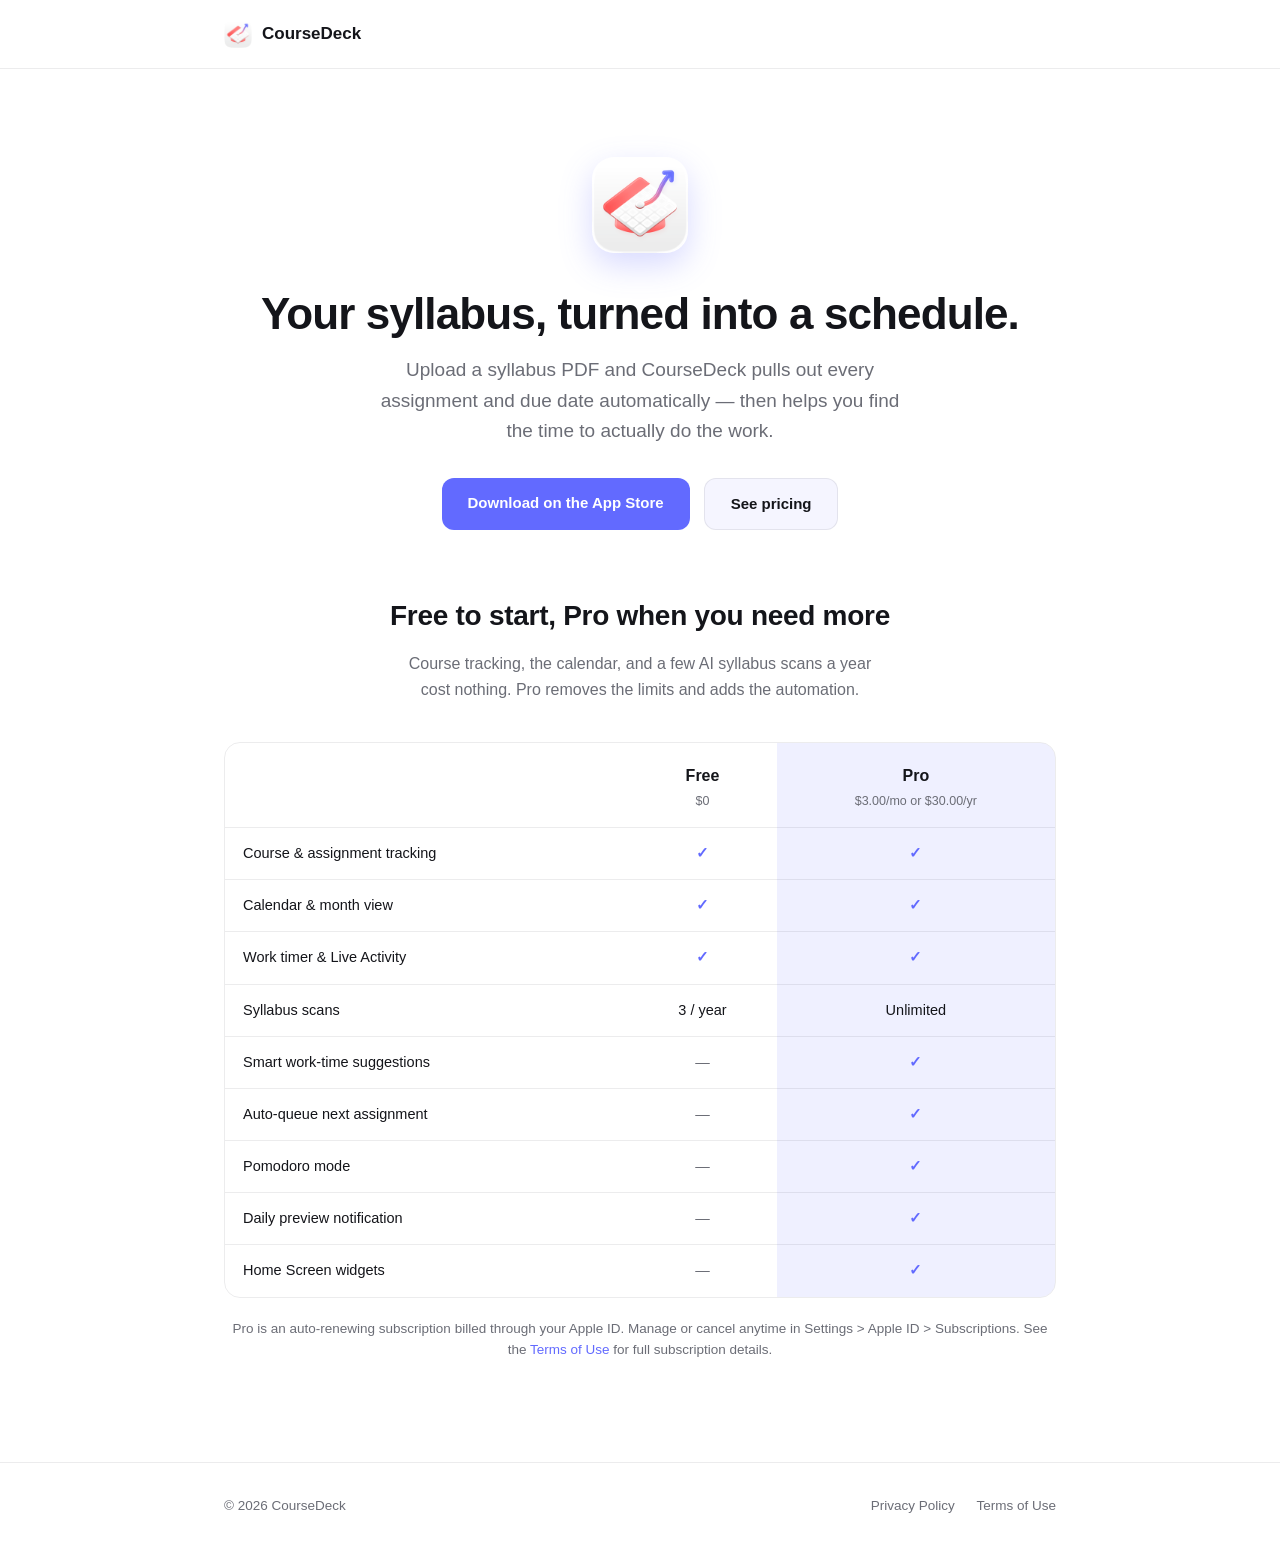
==== index.html @ 9a84d42b "Add CourseDeck landing page website Initial commit of the CourseDeck landing page with marketing her" ====
<!DOCTYPE html>
<html lang="en">
<head>
<meta charset="UTF-8">
<meta name="viewport" content="width=device-width, initial-scale=1">
<title>CourseDeck — Courses, assignments, and study time in one place</title>
<meta name="description" content="CourseDeck turns a syllabus into a full course schedule in seconds, then helps you plan the work time around it.">
<link rel="icon" href="assets/app-icon.png">
<link rel="stylesheet" href="styles.css">
</head>
<body>

<header class="site">
  <div class="wrap">
    <a class="brand" href="index.html">
      <img src="assets/app-icon.png" alt="">
      CourseDeck
    </a>
  </div>
</header>

<section class="hero">
  <div class="wrap">
    <img class="icon" src="assets/app-icon.png" alt="CourseDeck app icon">
    <h1>Your syllabus, turned into a schedule.</h1>
    <p class="tagline">Upload a syllabus PDF and CourseDeck pulls out every assignment and due date automatically — then helps you find the time to actually do the work.</p>
    <div class="cta-row">
      <a class="btn btn-primary" href="#">Download on the App Store</a>
      <a class="btn btn-secondary" href="#pricing">See pricing</a>
    </div>
  </div>
</section>

<section class="pricing" id="pricing">
  <div class="wrap">
    <h2 class="section-title">Free to start, Pro when you need more</h2>
    <p class="section-sub">Course tracking, the calendar, and a few AI syllabus scans a year cost nothing. Pro removes the limits and adds the automation.</p>

    <div class="compare-wrap">
      <table class="compare">
        <thead>
          <tr>
            <th class="feature-col"></th>
            <th>
              <div class="plan-name">Free</div>
              <div class="plan-price">$0</div>
            </th>
            <th class="plan-pro">
              <div class="plan-name">Pro</div>
              <div class="plan-price">$3.00/mo or $30.00/yr</div>
            </th>
          </tr>
        </thead>
        <tbody>
          <tr>
            <td class="feature-col">Course &amp; assignment tracking</td>
            <td><span class="check">✓</span></td>
            <td class="plan-pro-cell"><span class="check">✓</span></td>
          </tr>
          <tr>
            <td class="feature-col">Calendar &amp; month view</td>
            <td><span class="check">✓</span></td>
            <td class="plan-pro-cell"><span class="check">✓</span></td>
          </tr>
          <tr>
            <td class="feature-col">Work timer &amp; Live Activity</td>
            <td><span class="check">✓</span></td>
            <td class="plan-pro-cell"><span class="check">✓</span></td>
          </tr>
          <tr>
            <td class="feature-col">Syllabus scans</td>
            <td>3 / year</td>
            <td class="plan-pro-cell">Unlimited</td>
          </tr>
          <tr>
            <td class="feature-col">Smart work-time suggestions</td>
            <td><span class="dash">—</span></td>
            <td class="plan-pro-cell"><span class="check">✓</span></td>
          </tr>
          <tr>
            <td class="feature-col">Auto-queue next assignment</td>
            <td><span class="dash">—</span></td>
            <td class="plan-pro-cell"><span class="check">✓</span></td>
          </tr>
          <tr>
            <td class="feature-col">Pomodoro mode</td>
            <td><span class="dash">—</span></td>
            <td class="plan-pro-cell"><span class="check">✓</span></td>
          </tr>
          <tr>
            <td class="feature-col">Daily preview notification</td>
            <td><span class="dash">—</span></td>
            <td class="plan-pro-cell"><span class="check">✓</span></td>
          </tr>
          <tr>
            <td class="feature-col">Home Screen widgets</td>
            <td><span class="dash">—</span></td>
            <td class="plan-pro-cell"><span class="check">✓</span></td>
          </tr>
        </tbody>
      </table>
    </div>

    <p class="note">Pro is an auto-renewing subscription billed through your Apple ID. Manage or cancel anytime in Settings &gt; Apple ID &gt; Subscriptions. See the <a href="terms-of-use.html">Terms of Use</a> for full subscription details.</p>
  </div>
</section>

<footer class="site">
  <div class="wrap">
    <span>&copy; 2026 CourseDeck</span>
    <nav>
      <a href="privacy-policy.html">Privacy Policy</a>
      <a href="terms-of-use.html">Terms of Use</a>
    </nav>
  </div>
</footer>

</body>
</html>
---- styles.css ----
:root {
  --bg: #ffffff;
  --bg-soft: #f5f5ff;
  --text: #14151a;
  --text-dim: #6b6d76;
  --accent: #626aff;
  --accent-text: #ffffff;
  --accent-soft: rgba(98, 106, 255, 0.1);
  --border: rgba(20, 21, 26, 0.08);
  --max-width: 880px;
}

* {
  box-sizing: border-box;
}

body {
  margin: 0;
  font-family: -apple-system, BlinkMacSystemFont, "SF Pro Text", "Segoe UI", Helvetica, Arial, sans-serif;
  background: var(--bg);
  color: var(--text);
  line-height: 1.6;
}

a {
  color: var(--accent);
  text-decoration: none;
}

a:hover {
  text-decoration: underline;
}

.wrap {
  max-width: var(--max-width);
  margin: 0 auto;
  padding: 0 24px;
}

header.site {
  border-bottom: 1px solid var(--border);
  padding: 20px 0;
}

header.site .wrap {
  display: flex;
  align-items: center;
  justify-content: space-between;
}

.brand {
  display: flex;
  align-items: center;
  gap: 10px;
  font-weight: 600;
  font-size: 17px;
  color: var(--text);
}

.brand img {
  width: 28px;
  height: 28px;
  border-radius: 7px;
}

.hero {
  padding: 88px 0 64px;
  text-align: center;
}

.hero img.icon {
  width: 96px;
  height: 96px;
  border-radius: 22px;
  margin-bottom: 28px;
  box-shadow: 0 12px 32px rgba(98, 106, 255, 0.25);
}

.hero h1 {
  font-size: 44px;
  line-height: 1.15;
  margin: 0 0 16px;
  letter-spacing: -0.02em;
}

.hero p.tagline {
  font-size: 19px;
  color: var(--text-dim);
  max-width: 540px;
  margin: 0 auto 32px;
}

.cta-row {
  display: flex;
  gap: 14px;
  justify-content: center;
  flex-wrap: wrap;
}

.btn {
  display: inline-block;
  padding: 13px 26px;
  border-radius: 12px;
  font-weight: 600;
  font-size: 15px;
}

.btn-primary {
  background: var(--accent);
  color: var(--accent-text);
}

.btn-primary:hover {
  background: #4f57e0;
  text-decoration: none;
}

.btn-secondary {
  background: var(--bg-soft);
  border: 1px solid var(--border);
  color: var(--text);
}

.btn-secondary:hover {
  border-color: var(--accent);
  text-decoration: none;
}

.section-title {
  font-size: 28px;
  text-align: center;
  margin: 0 0 12px;
  letter-spacing: -0.01em;
}

.section-sub {
  text-align: center;
  color: var(--text-dim);
  font-size: 16px;
  max-width: 480px;
  margin: 0 auto 40px;
}

@media (max-width: 640px) {
  .hero h1 {
    font-size: 32px;
  }
}

section.pricing {
  padding: 0 0 88px;
}

.compare-wrap {
  overflow-x: auto;
  border: 1px solid var(--border);
  border-radius: 16px;
}

table.compare {
  width: 100%;
  border-collapse: collapse;
  min-width: 480px;
}

table.compare th,
table.compare td {
  padding: 14px 18px;
  text-align: center;
  font-size: 14.5px;
  border-bottom: 1px solid var(--border);
  white-space: nowrap;
}

table.compare th.feature-col,
table.compare td.feature-col {
  text-align: left;
  white-space: normal;
}

table.compare td.feature-col {
  color: var(--text);
}

table.compare tbody tr:last-child td {
  border-bottom: none;
}

table.compare thead th {
  padding-top: 20px;
  padding-bottom: 16px;
}

table.compare th.plan-pro,
table.compare td.plan-pro-cell {
  background: var(--accent-soft);
}

.plan-name {
  font-weight: 700;
  font-size: 16px;
}

.plan-price {
  font-size: 12.5px;
  font-weight: 400;
  color: var(--text-dim);
  margin-top: 2px;
}

table.compare .check {
  color: var(--accent);
  font-weight: 700;
}

table.compare .dash {
  color: var(--text-dim);
}

p.note {
  color: var(--text-dim);
  font-size: 13.5px;
  text-align: center;
  margin-top: 20px;
}

footer.site {
  border-top: 1px solid var(--border);
  padding: 32px 0 48px;
  color: var(--text-dim);
  font-size: 13.5px;
}

footer.site .wrap {
  display: flex;
  justify-content: space-between;
  flex-wrap: wrap;
  gap: 12px;
}

footer.site nav a {
  color: var(--text-dim);
  margin-left: 18px;
}

footer.site nav a:first-child {
  margin-left: 0;
}

.legal main {
  padding: 56px 0 80px;
}

.legal h1 {
  font-size: 32px;
  margin-bottom: 4px;
}

.legal .updated {
  color: var(--text-dim);
  font-size: 14px;
  margin-bottom: 40px;
}

.legal h2 {
  font-size: 19px;
  margin-top: 36px;
}

.legal ul {
  color: var(--text-dim);
}

.legal p {
  color: var(--text-dim);
}

.legal li {
  margin-bottom: 6px;
}
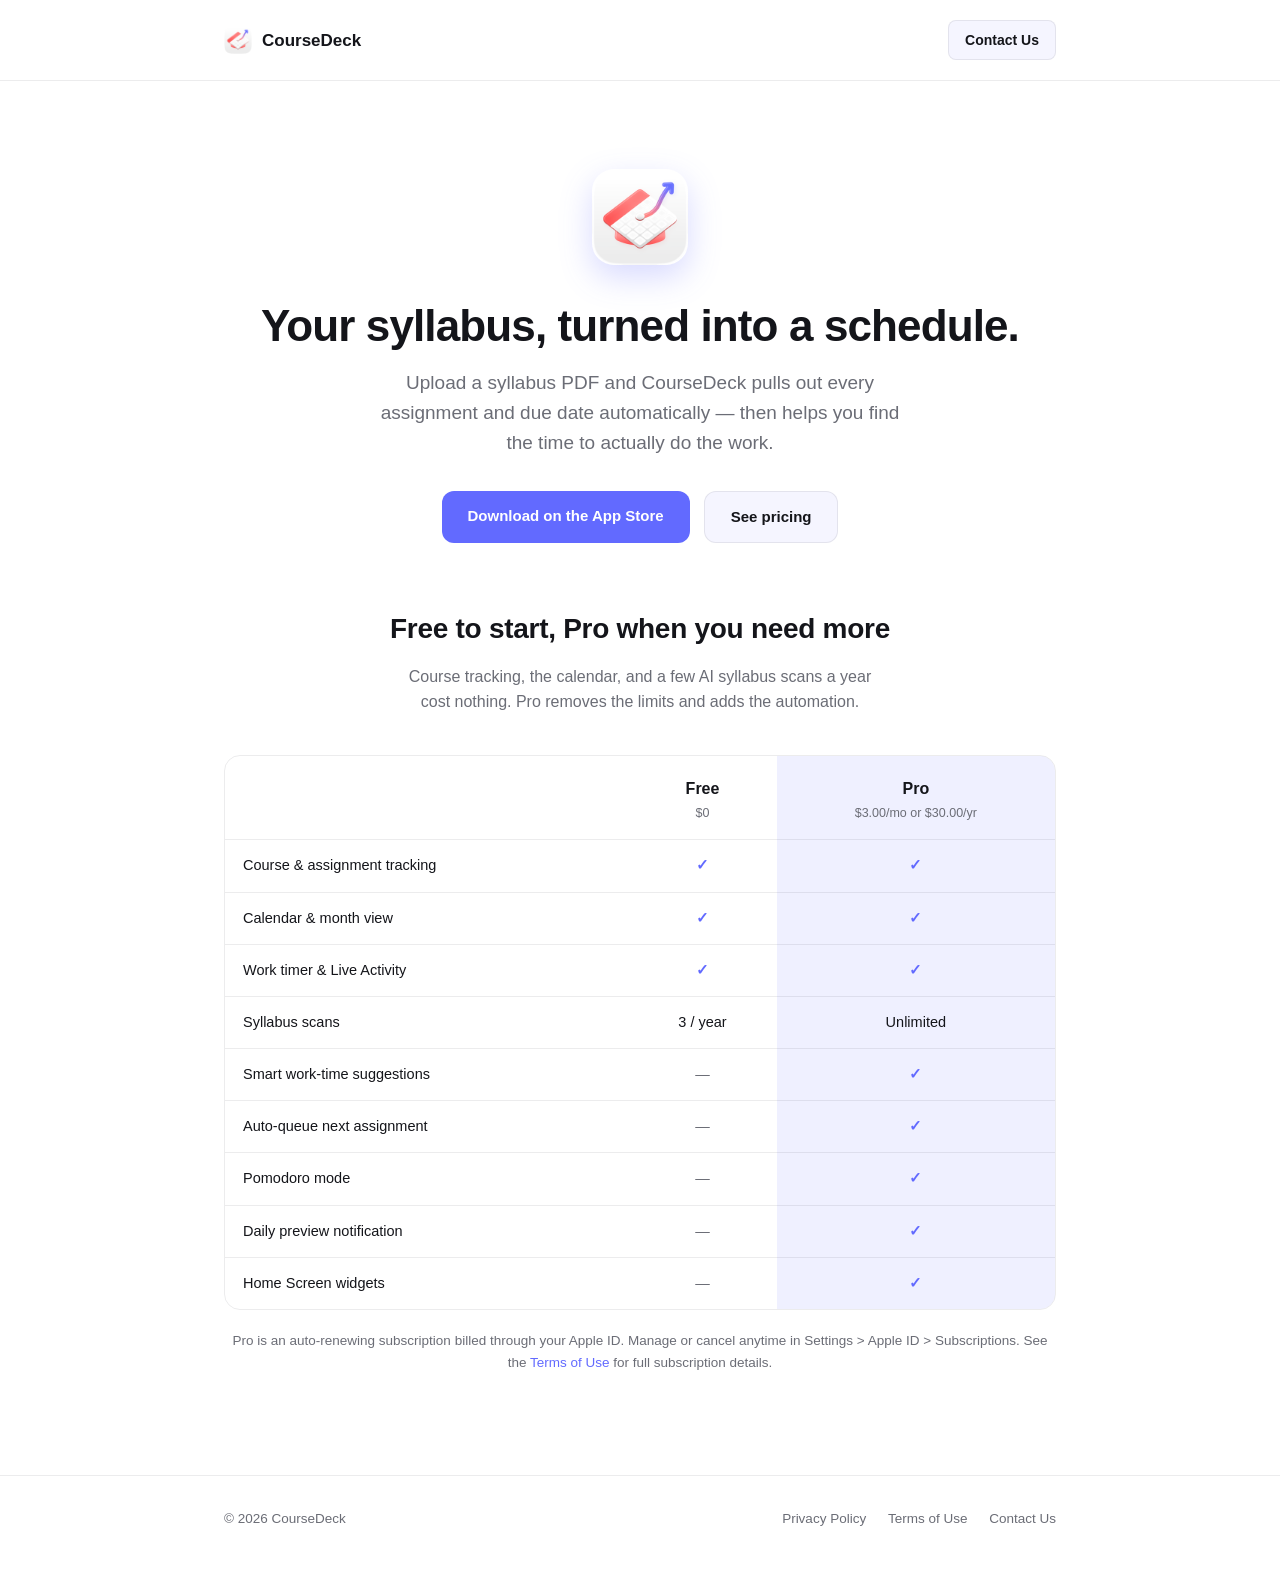
==== commit 09645a61: "Add Contact Us link to all pages Add a 'Contact Us' navigation link to the header and footer of all " ====
--- a/index.html
+++ b/index.html
@@ -12,10 +12,11 @@
 
 <header class="site">
   <div class="wrap">
-    <a class="brand" href="index.html">
+    <a class="brand" href="/">
       <img src="assets/app-icon.png" alt="">
       CourseDeck
     </a>
+    <a class="btn-nav" href="mailto:info@coursedeck.net">Contact Us</a>
   </div>
 </header>
 
@@ -101,7 +102,7 @@
       </table>
     </div>
 
-    <p class="note">Pro is an auto-renewing subscription billed through your Apple ID. Manage or cancel anytime in Settings &gt; Apple ID &gt; Subscriptions. See the <a href="terms-of-use.html">Terms of Use</a> for full subscription details.</p>
+    <p class="note">Pro is an auto-renewing subscription billed through your Apple ID. Manage or cancel anytime in Settings &gt; Apple ID &gt; Subscriptions. See the <a href="terms-of-use">Terms of Use</a> for full subscription details.</p>
   </div>
 </section>
 
@@ -109,8 +110,9 @@
   <div class="wrap">
     <span>&copy; 2026 CourseDeck</span>
     <nav>
-      <a href="privacy-policy.html">Privacy Policy</a>
-      <a href="terms-of-use.html">Terms of Use</a>
+      <a href="privacy-policy">Privacy Policy</a>
+      <a href="terms-of-use">Terms of Use</a>
+      <a href="mailto:info@coursedeck.net">Contact Us</a>
     </nav>
   </div>
 </footer>
--- a/styles.css
+++ b/styles.css
@@ -103,6 +103,7 @@
   border-radius: 12px;
   font-weight: 600;
   font-size: 15px;
+  transition: all 0.2s ease;
 }
 
 .btn-primary {
@@ -126,6 +127,25 @@
   text-decoration: none;
 }
 
+.btn-nav {
+  display: inline-block;
+  padding: 8px 16px;
+  border-radius: 8px;
+  font-weight: 600;
+  font-size: 14px;
+  background: var(--bg-soft);
+  border: 1px solid var(--border);
+  color: var(--text);
+  transition: all 0.2s ease;
+}
+
+.btn-nav:hover {
+  border-color: var(--accent);
+  background: var(--accent);
+  color: var(--accent-text);
+  text-decoration: none;
+}
+
 .section-title {
   font-size: 28px;
   text-align: center;
@@ -142,6 +162,9 @@
 }
 
 @media (max-width: 640px) {
+  .wrap {
+    padding: 0 20px;
+  }
   .hero h1 {
     font-size: 32px;
   }
@@ -248,7 +271,8 @@
 }
 
 .legal main {
-  padding: 56px 0 80px;
+  padding-top: 56px;
+  padding-bottom: 80px;
 }
 
 .legal h1 {
